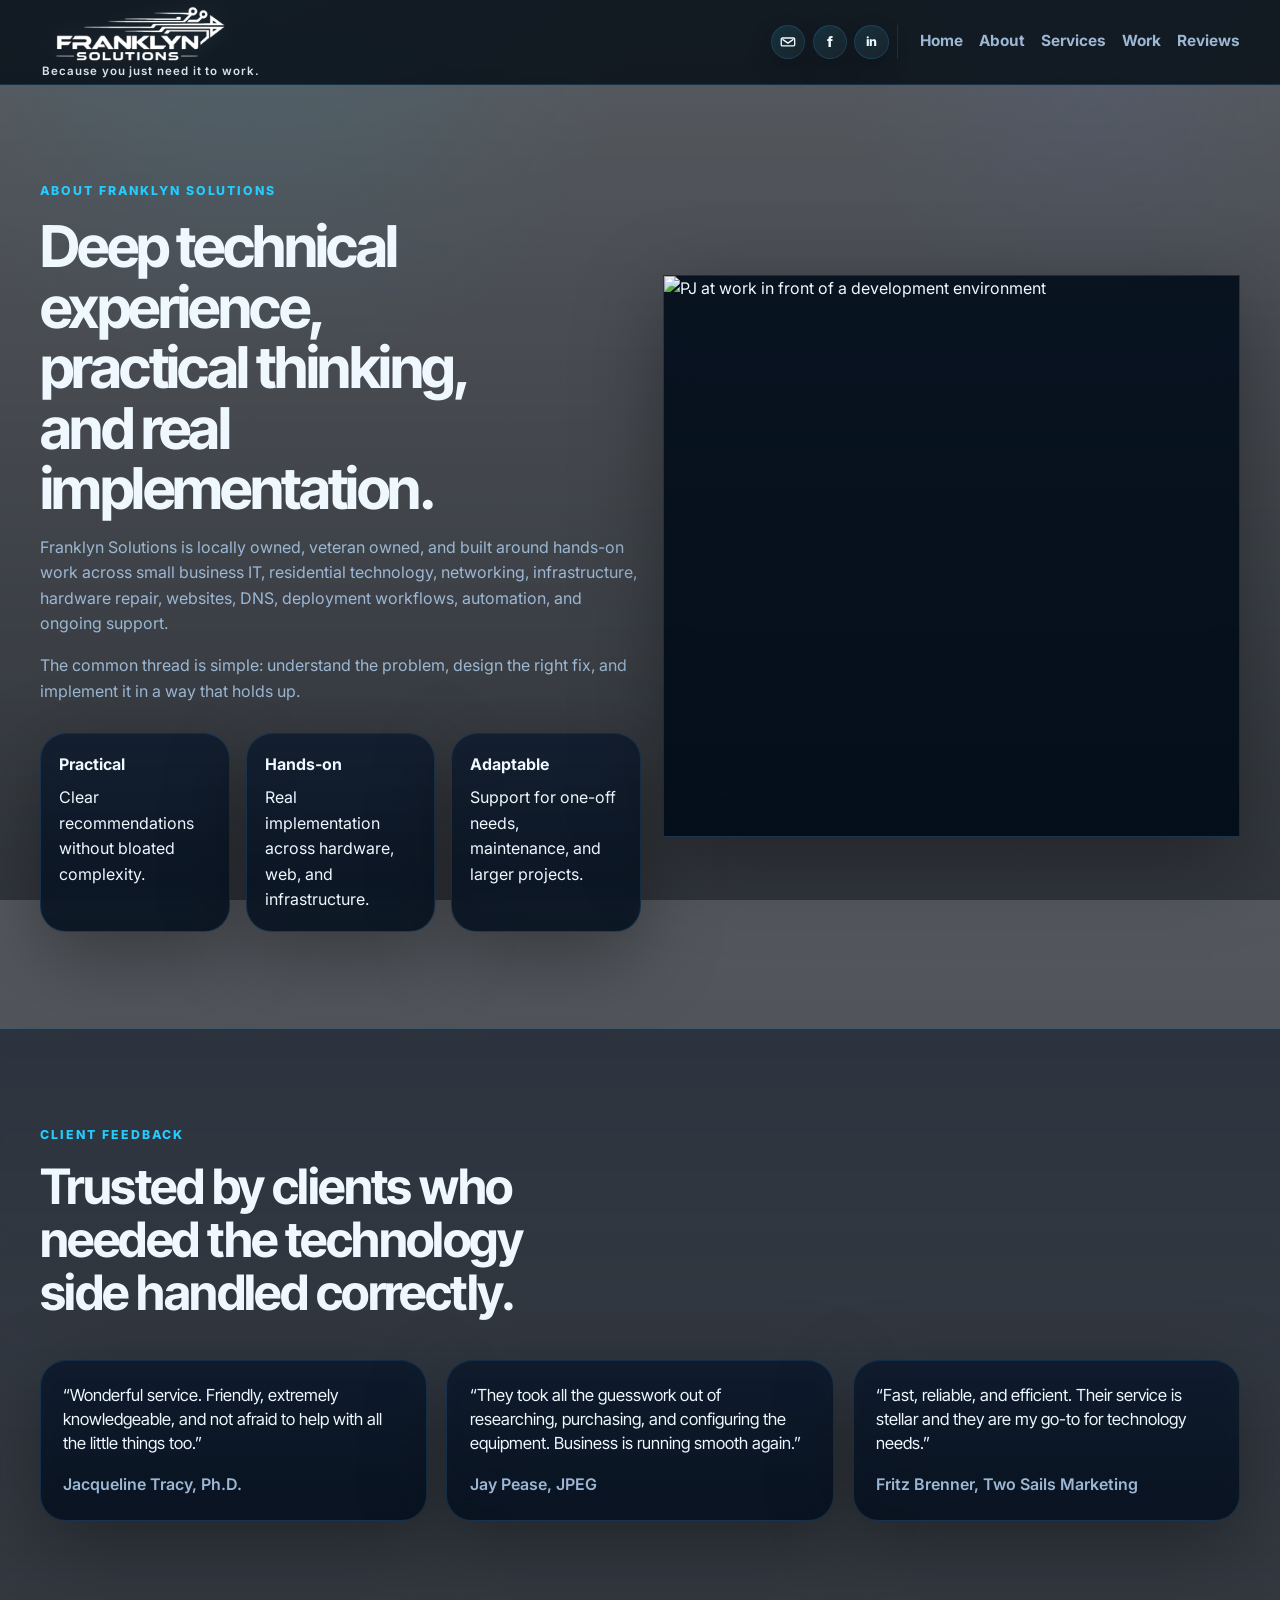
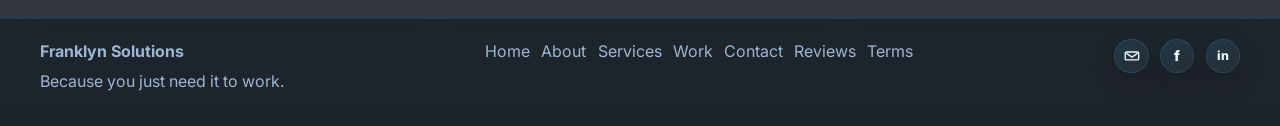
==== about.html @ 30a7409b "Add files via upload" ====
<!DOCTYPE html>
<html lang="en">
<head>
  <meta charset="UTF-8" />
  <meta name="viewport" content="width=device-width, initial-scale=1.0" />
  <meta name="description" content="Franklyn Solutions delivers practical IT support, infrastructure, networking, websites, cloud setup, automation, repair, and technology consulting for homes and businesses." />
  <title>About | Franklyn Solutions</title>
  <link rel="preconnect" href="https://fonts.googleapis.com">
  <link rel="preconnect" href="https://fonts.gstatic.com" crossorigin>
  <link href="https://fonts.googleapis.com/css2?family=Inter:wght@400;500;600;700;800;900&family=Inter+Tight:wght@600;700;800;900&display=swap" rel="stylesheet">
  <link rel="icon" type="image/svg+xml" href="assets/favicon.svg" />
  <link rel="icon" media="(prefers-color-scheme: dark)" type="image/png" href="assets/favicon-white.png" />
  <link rel="icon" media="(prefers-color-scheme: light)" type="image/png" href="assets/favicon-black.png" />
  <link rel="stylesheet" href="styles.css" />
</head>
<body>
  <div class="site-overlay"></div>
  <div class="bg-grid"></div>
  <header class="topbar">
    <div class="container nav-wrap">
      <a class="brand" href="index.html" aria-label="Franklyn Solutions home">
        <img src="assets/brand-header.png" alt="Franklyn Solutions logo" />
        <span class="brand-tagline">Because you just need it to work.</span>
      </a>
      <button class="menu-toggle" aria-expanded="false" aria-controls="site-nav" aria-label="Toggle navigation">
        <span></span><span></span><span></span>
      </button>
      <nav id="site-nav" class="site-nav">
        <span class="nav-social nav-social-primary" aria-label="Quick links">
          <a class="social-icon social-icon-email" href="contact.html" aria-label="Contact Franklyn Solutions">
            <svg viewBox="0 0 24 24" aria-hidden="true"><path d="M4.5 6.75h15a1.5 1.5 0 0 1 1.5 1.5v7.5a1.5 1.5 0 0 1-1.5 1.5h-15a1.5 1.5 0 0 1-1.5-1.5v-7.5a1.5 1.5 0 0 1 1.5-1.5Zm.75 2.1 6.75 4.65 6.75-4.65" fill="none" stroke="currentColor" stroke-width="1.8" stroke-linecap="round" stroke-linejoin="round"/></svg>
          </a>
          <a class="social-icon" href="https://www.facebook.com/FranklynSolutions" target="_blank" rel="noopener" aria-label="Franklyn Solutions on Facebook">f</a>
          <a class="social-icon social-icon-linkedin" href="https://www.linkedin.com/company/franklynsolutions" target="_blank" rel="noopener" aria-label="Franklyn Solutions on LinkedIn">in</a>
        </span>
        <a href="index.html">Home</a>
        <a href="about.html">About</a>
        <a href="services.html">Services</a>
        <a href="work.html">Work</a>
        <a href="https://franklynsolutions.com/review" target="_blank" rel="noopener">Reviews</a>
      </nav>
    </div>
  </header>
  <main>
    <section class="section page-hero"><div class="container about-grid"><div class="about-copy reveal"><p class="eyebrow">About Franklyn Solutions</p><h1>Deep technical experience, practical thinking, and real implementation.</h1><p>Franklyn Solutions is locally owned, veteran owned, and built around hands-on work across small business IT, residential technology, networking, infrastructure, hardware repair, websites, DNS, deployment workflows, automation, and ongoing support.</p><p>The common thread is simple: understand the problem, design the right fix, and implement it in a way that holds up.</p><div class="about-points"><article class="point glass"><strong>Practical</strong><span>Clear recommendations without bloated complexity.</span></article><article class="point glass"><strong>Hands-on</strong><span>Real implementation across hardware, web, and infrastructure.</span></article><article class="point glass"><strong>Adaptable</strong><span>Support for one-off needs, maintenance, and larger projects.</span></article></div></div><div class="about-visual reveal delay-1"><div class="about-stack glass"><img src="assets/about-pj-hoodie.jpg" alt="PJ at work in front of a development environment" /></div></div></div></section>
    <section class="section section-alt"><div class="container"><div class="section-heading reveal"><p class="eyebrow">Client feedback</p><h2>Trusted by clients who needed the technology side handled correctly.</h2></div><div class="testimonial-grid"><article class="quote glass reveal"><p>“Wonderful service. Friendly, extremely knowledgeable, and not afraid to help with all the little things too.”</p><span>Jacqueline Tracy, Ph.D.</span></article><article class="quote glass reveal delay-1"><p>“They took all the guesswork out of researching, purchasing, and configuring the equipment. Business is running smooth again.”</p><span>Jay Pease, JPEG</span></article><article class="quote glass reveal delay-2"><p>“Fast, reliable, and efficient. Their service is stellar and they are my go-to for technology needs.”</p><span>Fritz Brenner, Two Sails Marketing</span></article></div></div></section>
  </main>
  <footer class="footer">
    <div class="container footer-wrap footer-wrap-enhanced">
      <div>
        <strong>Franklyn Solutions</strong>
        <span>Because you just need it to work.</span>
      </div>
      <nav class="footer-links" aria-label="Footer navigation">
        <a href="index.html">Home</a>
        <a href="about.html">About</a>
        <a href="services.html">Services</a>
        <a href="work.html">Work</a>
        <a href="contact.html">Contact</a>
        <a href="https://franklynsolutions.com/review" target="_blank" rel="noopener">Reviews</a>
        <a href="terms.html">Terms</a>
      </nav>
      <div class="social-links" aria-label="Social links">
        <a class="social-icon social-icon-email" href="contact.html" aria-label="Contact Franklyn Solutions">
          <svg viewBox="0 0 24 24" aria-hidden="true"><path d="M4.5 6.75h15a1.5 1.5 0 0 1 1.5 1.5v7.5a1.5 1.5 0 0 1-1.5 1.5h-15a1.5 1.5 0 0 1-1.5-1.5v-7.5a1.5 1.5 0 0 1 1.5-1.5Zm.75 2.1 6.75 4.65 6.75-4.65" fill="none" stroke="currentColor" stroke-width="1.8" stroke-linecap="round" stroke-linejoin="round"/></svg>
        </a>
        <a class="social-icon" href="https://www.facebook.com/FranklynSolutions" target="_blank" rel="noopener" aria-label="Franklyn Solutions on Facebook">f</a>
        <a class="social-icon social-icon-linkedin" href="https://www.linkedin.com/company/franklynsolutions" target="_blank" rel="noopener" aria-label="Franklyn Solutions on LinkedIn">in</a>
      </div>
    </div>
  </footer>
  <script src="script.js"></script>
</body>
</html>
---- styles.css ----
:root {
  --bg: #020813;
  --bg-2: #071427;
  --bg-3: #0b1f39;
  --panel: rgba(7, 20, 39, 0.72);
  --panel-strong: rgba(8, 19, 35, 0.92);
  --text: #eff7ff;
  --muted: #9cb7d4;
  --line: rgba(66, 171, 255, 0.16);
  --line-strong: rgba(79, 198, 255, 0.30);
  --accent: #25ccff;
  --accent-2: #4b7dff;
  --shadow: 0 24px 80px rgba(0,0,0,0.35);
  --radius: 26px;
  --max: 1200px;
  --header-h: 60px;
}

* { box-sizing: border-box; }
html {
  scroll-behavior: smooth;
  scroll-padding-top: calc(var(--header-h) + 18px);
}
body {
  margin: 0;
  font-family: 'Inter', system-ui, sans-serif;
  background:
    linear-gradient(180deg, rgba(2,7,16,0.58), rgba(2,8,16,0.76)),
    url('assets/site-bg.png') center center / cover fixed no-repeat;
  color: var(--text);
  line-height: 1.6;
}
.site-overlay {
  position: fixed;
  inset: 0;
  pointer-events: none;
  background:
    radial-gradient(circle at 20% 0%, rgba(37, 204, 255, 0.08), transparent 28%),
    radial-gradient(circle at 85% 10%, rgba(75, 125, 255, 0.06), transparent 18%),
    linear-gradient(180deg, rgba(1,6,12,0.18), rgba(1,6,12,0.42));
}
img { max-width: 100%; display: block; }
a { color: inherit; text-decoration: none; }
h1, h2, h3, p { margin-top: 0; }
main, section[id] { scroll-margin-top: calc(var(--header-h) + 18px); }
.container { width: min(calc(100% - 2rem), var(--max)); margin: 0 auto; }
.section { padding: 6rem 0; position: relative; }
.section-alt {
  background: linear-gradient(180deg, rgba(8, 19, 35, 0.50), rgba(4, 12, 22, 0.22));
  border-top: 1px solid var(--line);
  border-bottom: 1px solid var(--line);
  backdrop-filter: blur(2px);
}
.bg-grid { display: none; }
.glass {
  background: linear-gradient(180deg, rgba(10, 23, 43, 0.78), rgba(6, 17, 31, 0.90));
  border: 1px solid var(--line);
  box-shadow: var(--shadow);
  backdrop-filter: blur(12px);
}
.topbar {
  position: sticky;
  top: 0;
  z-index: 50;
  background: rgba(2, 10, 19, 0.80);
  border-bottom: 1px solid var(--line);
  backdrop-filter: blur(16px);
}
.nav-wrap {
  min-height: 58px;
  display: flex;
  align-items: center;
  justify-content: space-between;
  gap: 1rem;
  padding: 0.35rem 0;
}
.brand {
  display: inline-flex;
  flex-direction: column;
  align-items: flex-start;
  justify-content: center;
  gap: 0.12rem;
  min-width: 0;
  flex: 0 0 auto;
}
.brand img {
  width: clamp(150px, 15vw, 220px);
  height: auto;
  object-fit: contain;
  flex: 0 0 auto;
  filter: drop-shadow(0 0 12px rgba(255, 255, 255, 0.10));
}

.brand-tagline {
  font-size: 0.72rem;
  line-height: 1.15;
  letter-spacing: 0.08em;
  text-transform: none;
  color: rgba(239, 247, 255, 0.9);
  font-weight: 600;
  margin-left: 0.15rem;
  text-shadow: 0 0 10px rgba(255,255,255,0.08);
}

.site-nav {
  display: flex;
  gap: 1rem;
  align-items: center;
  flex-wrap: wrap;
  justify-content: flex-end;
}
.site-nav a { color: var(--muted); font-weight: 700; font-size: 0.96rem; }
.site-nav a:hover { color: var(--text); }
.nav-cta {
  padding: 0.72rem 1rem;
  border-radius: 999px;
  border: 1px solid var(--line-strong);
  color: var(--text) !important;
  background: rgba(37, 204, 255, 0.08);
}
.menu-toggle { display: none; background: transparent; border: 0; padding: 0; }
.menu-toggle span { display: block; width: 24px; height: 2px; margin: 5px 0; background: var(--text); }

.eyebrow {
  margin: 0 0 1rem;
  text-transform: uppercase;
  letter-spacing: .16em;
  font-size: .77rem;
  color: var(--accent);
  font-weight: 800;
}
.section-heading { max-width: 860px; margin-bottom: 2.5rem; }
.section-heading h2,
.hero-copy h1,
.pillar h3,
.project-copy h3,
.card-copy h3,
.snapshot-copy h3,
.system-card h3,
.quote p,
.contact-panel h2 {
  font-family: 'Inter Tight', 'Inter', sans-serif;
}
.hero-copy h1 {
  font-size: clamp(2.7rem, 5.2vw, 4.4rem);
  line-height: 1.04;
  letter-spacing: -0.05em;
  font-weight: 900;
  max-width: 11.5ch;
}

.section-heading h2,
.contact-panel h2 {
  font-size: clamp(2rem, 4vw, 3.05rem);
  line-height: 1.08;
  letter-spacing: -0.032em;
  max-width: 19ch;
}
p { color: var(--muted); }
.hero {
  padding-top: 3.5rem;
  overflow: hidden;
}
.hero-copy { position: relative; z-index: 2; }
.hero-copy h1, .section-heading h2 { text-wrap: balance; }
.hero-copy h1 { text-shadow: 0 10px 35px rgba(0,0,0,.28); }
.hero::before {
  content: '';
  position: absolute;
  inset: 0;
  background:
    linear-gradient(90deg, rgba(1,7,13,.72), rgba(1,7,13,.46)),
    radial-gradient(circle at 82% 18%, rgba(37,204,255,0.10), transparent 24%);
  pointer-events: none;
}
.hero-grid {
  position: relative;
  display: grid;
  grid-template-columns: 1.02fr .98fr;
  gap: 2rem;
  align-items: center;
}
.hero-text { max-width: 64ch; font-size: 1.05rem; }
.hero-actions {
  display: flex;
  gap: .9rem;
  flex-wrap: wrap;
  margin: 1.7rem 0 1rem;
}
.btn {
  display: inline-flex;
  justify-content: center;
  align-items: center;
  min-height: 52px;
  padding: .9rem 1.25rem;
  border-radius: 999px;
  font-weight: 800;
  transition: transform .22s ease, box-shadow .22s ease;
}
.btn:hover { transform: translateY(-2px); }
.btn-primary {
  color: #04111b;
  background: linear-gradient(135deg, var(--accent), #9ae5ff);
  box-shadow: 0 0 28px rgba(37, 204, 255, 0.28);
}
.btn-secondary {
  color: var(--text);
  border: 1px solid var(--line-strong);
  background: rgba(37, 204, 255, 0.08);
}
.hero-badges {
  display: flex;
  flex-wrap: wrap;
  gap: 0.7rem;
  margin-bottom: 1.35rem;
}
.info-pill {
  display: inline-flex;
  align-items: center;
  min-height: 36px;
  padding: 0.45rem 0.8rem;
  border-radius: 999px;
  border: 1px solid var(--line);
  background: rgba(4, 14, 25, 0.62);
  color: var(--text);
  font-size: 0.88rem;
  font-weight: 700;
}
.hero-points {
  list-style: none;
  padding: 0;
  margin: 2rem 0 0;
  display: grid;
  gap: .8rem;
}
.hero-points li {
  color: var(--text);
  padding-left: 1.4rem;
  position: relative;
}
.hero-points li::before {
  content: '';
  position: absolute;
  left: 0;
  top: .68rem;
  width: 8px;
  height: 8px;
  border-radius: 50%;
  background: var(--accent);
  box-shadow: 0 0 16px rgba(37, 204, 255, .45);
}
.hero-panel {
  padding: 1rem;
  border-radius: var(--radius);
}
.hero-image-frame {
  overflow: hidden;
  border-radius: 22px;
  aspect-ratio: 5 / 4;
  border: 1px solid var(--line);
  background: rgba(5, 16, 29, 0.72);
  margin-bottom: 1rem;
}
.hero-image-frame img {
  width: 100%;
  height: 100%;
  object-fit: cover;
}
.hero-stack { display: grid; gap: 1rem; }
.metric-card {
  border-radius: 22px;
  padding: 1.25rem;
  background: rgba(5, 16, 29, 0.78);
  border: 1px solid var(--line);
}
.metric-card span {
  display: block;
  color: var(--muted);
  margin-bottom: .4rem;
  text-transform: uppercase;
  letter-spacing: .12em;
  font-size: .76rem;
}
.metric-card strong { font-size: 1.14rem; }
.hero-mini-grid {
  display: grid;
  grid-template-columns: repeat(2, minmax(0,1fr));
  gap: .9rem;
}
.hero-mini-grid div,
.point,
.quote,
.pillar,
.gallery-card,
.service-card,
.project-feature,
.snapshot-card,
.contact-panel,
.system-card,
.project-brief {
  border-radius: var(--radius);
}
.hero-mini-grid div {
  padding: 1rem;
  border: 1px solid var(--line);
  background: rgba(5, 16, 29, 0.68);
}
.hero-mini-grid b { display: block; margin-bottom: .35rem; }
.hero-mini-grid small { color: var(--muted); }

.service-grid,
.testimonial-grid,
.snapshot-grid {
  display: grid;
  grid-template-columns: repeat(3, minmax(0, 1fr));
  gap: 1.2rem;
}
.service-card,
.snapshot-card,
.project-feature { overflow: hidden; }
.service-card img,
.snapshot-card img { aspect-ratio: 16 / 10; object-fit: cover; width: 100%; }
.service-card img { filter: saturate(0.98) contrast(1.03); }
.card-copy,
.snapshot-copy { padding: 1.2rem 1.2rem 1.4rem; }
.card-kicker {
  margin-bottom: .7rem;
  color: var(--accent);
  text-transform: uppercase;
  letter-spacing: .12em;
  font-size: .74rem;
  font-weight: 800;
}
.snapshot-copy h3,
.card-copy h3,
.project-copy h3,
.pillar h3,
.point strong,
.system-card h3,
.project-brief h3 { color: var(--text); }

.service-grid-4,
.pillars-grid-4,
.system-grid {
  display: grid;
  grid-template-columns: repeat(4, minmax(0, 1fr));
  gap: 1.2rem;
}
.system-card { padding: 1.35rem; }
.system-card ul,
.pillar ul {
  margin: 1rem 0 0;
  padding-left: 1.1rem;
  color: var(--muted);
}
.system-card li + li,
.pillar li + li { margin-top: 0.55rem; }

.pillars-grid { display: grid; grid-template-columns: repeat(3, minmax(0,1fr)); gap: 1.2rem; }
.pillar { padding: 1.4rem; }

.projects-grid { display: grid; grid-template-columns: .9fr 1.1fr; gap: 1.2rem; align-items: start; }
.projects-grid-wide { grid-template-columns: 1.05fr 0.95fr; }
.project-feature img { aspect-ratio: 4 / 5; object-fit: contain; object-position: center; width: 100%; background: rgba(4,14,25,.7); }
.project-copy { padding: 1.3rem; }
.project-card-stack { display: grid; gap: 1rem; }
.project-brief { padding: 1.3rem; }

.gallery-grid { display: grid; grid-template-columns: repeat(3, minmax(0,1fr)); gap: 1rem; }
.gallery-grid-projects { margin-top: 1rem; grid-template-columns: repeat(4, minmax(0,1fr)); }
.gallery-card { overflow: hidden; }
.gallery-card img {
  width: 100%;
  height: 100%;
  aspect-ratio: 1 / 1;
  object-fit: cover;
  object-position: center;
  transition: transform .35s ease;
}
.gallery-card:hover img,
.service-card:hover img,
.project-feature:hover img,
.snapshot-card:hover img,
.about-stack:hover > img:first-child,
.hero-image-frame:hover img { transform: scale(1.03); }

.about-grid {
  display: grid;
  grid-template-columns: 1.02fr .98fr;
  gap: 1.4rem;
  align-items: center;
}
.about-points {
  display: grid;
  grid-template-columns: repeat(3, minmax(0,1fr));
  gap: 1rem;
  margin-top: 1.8rem;
}
.point { padding: 1.15rem; }
.point strong { display: block; margin-bottom: .45rem; }
.about-stack {
  position: relative;
  overflow: hidden;
  min-height: 560px;
}
.about-stack > img:first-child {
  width: 100%;
  height: 100%;
  min-height: 560px;
  object-fit: contain;
  object-position: center;
  background: rgba(4,14,25,.7);
  transition: transform .35s ease;
}

.quote { padding: 1.4rem; }
.quote p {
  color: var(--text);
  font-size: 1.04rem;
  line-height: 1.45;
}
.quote span { color: var(--muted); font-weight: 600; }

.contact-section { padding-top: 2rem; padding-bottom: 4.5rem; }
.contact-panel {
  padding: 1.5rem;
  display: grid;
  grid-template-columns: 1.25fr .75fr;
  gap: 1rem;
  align-items: center;
}
.contact-meta {
  display: grid;
  gap: .8rem;
  justify-items: start;
}
.contact-meta a,
.contact-meta span {
  padding: .9rem 1rem;
  width: 100%;
  border-radius: 18px;
  background: rgba(4, 14, 25, 0.75);
  border: 1px solid var(--line);
}
.footer {
  border-top: 1px solid var(--line);
  padding: 1.25rem 0 2rem;
  background: rgba(2,10,19,0.55);
}
.footer-wrap {
  display: flex;
  justify-content: space-between;
  gap: 1rem;
  color: var(--muted);
  flex-wrap: wrap;
}
.footer a { color: var(--text); }

.reveal {
  opacity: 0;
  transform: translateY(16px);
  transition: opacity .55s ease, transform .55s ease;
}
.reveal.visible {
  opacity: 1;
  transform: translateY(0);
}
.delay-1 { transition-delay: .08s; }
.delay-2 { transition-delay: .16s; }
.delay-3 { transition-delay: .24s; }

@media (max-width: 1100px) {
  .site-nav { gap: 0.75rem; }
  .site-nav a { font-size: 0.9rem; }
  .service-grid-4, .pillars-grid-4, .system-grid, .gallery-grid-projects { grid-template-columns: repeat(2, minmax(0,1fr)); }
}

@media (max-width: 980px) {
  :root { --header-h: 52px; }
  .hero-grid,
  .projects-grid,
  .about-grid,
  .contact-panel,
  .service-grid,
  .service-grid-4,
  .system-grid,
  .pillars-grid,
  .pillars-grid-4,
  .testimonial-grid,
  .about-points,
  .snapshot-grid,
  .gallery-grid-projects,
  .project-card-stack {
    grid-template-columns: 1fr;
  }
  .gallery-grid { grid-template-columns: repeat(2, minmax(0,1fr)); }
  .hero-copy h1 { max-width: 14ch; }
  .about-stack,
  .about-stack > img:first-child { min-height: 420px; }
}

@media (max-width: 760px) {
  :root { --header-h: 54px; }
  .menu-toggle { display: block; flex: 0 0 auto; }
  .site-nav {
    position: absolute;
    top: calc(100% + 1px);
    left: 0;
    right: 0;
    background: rgba(2, 10, 19, 0.96);
    border-bottom: 1px solid var(--line);
    padding: 1rem;
    display: none;
    flex-direction: column;
    align-items: flex-start;
    gap: 0.9rem;
  }
  .site-nav.open { display: flex; }
  .hero-mini-grid,
  .gallery-grid { grid-template-columns: 1fr; }
  .section { padding: 4.75rem 0; }
  .brand img {
    width: 126px;
    height: auto;
    flex-basis: auto;
  }
  .brand-tagline {
    font-size: 0.58rem;
    letter-spacing: 0.05em;
  }
  .hero { padding-top: 3.5rem; }
}

@media (max-width: 520px) {
  :root { --header-h: 56px; }
  .container { width: min(calc(100% - 1.25rem), var(--max)); }
  .nav-wrap { padding: 0.2rem 0; }
  .hero-copy h1 { font-size: clamp(2.1rem, 11vw, 3rem); }
  .btn { width: 100%; }
  .hero-actions { flex-direction: column; }
}

@media (max-width: 720px) {
  .brand img { width: 118px; }
  .brand-tagline { font-size: 0.56rem; }
  .hero-copy h1 { font-size: clamp(2.5rem, 12vw, 4rem); }
}


/* Multi-page polish */
.site-nav .nav-social {
  display: inline-flex;
  gap: 0.45rem;
  align-items: center;
}
.nav-social-primary {
  margin-right: 0.35rem;
  padding-right: 0.55rem;
  border-right: 1px solid var(--line);
}
.site-nav .nav-social a.social-icon,
.social-links a.social-icon {
  width: 2.15rem;
  height: 2.15rem;
  display: inline-flex;
  align-items: center;
  justify-content: center;
  border: 1px solid var(--line);
  background: linear-gradient(135deg, rgba(37, 204, 255, 0.13), rgba(255, 255, 255, 0.045));
  color: var(--text);
  border-radius: 999px;
  padding: 0;
  font-size: 0.9rem;
  font-weight: 800;
  line-height: 1;
  box-shadow: 0 10px 24px rgba(0, 0, 0, 0.18);
}
.social-icon svg {
  width: 1.12rem;
  height: 1.12rem;
}
.social-icon-email {
  font-size: 0.95rem !important;
}
.social-icon-linkedin {
  font-size: 0.78rem !important;
  letter-spacing: -0.04em;
}
.page-hero h1,
.contact-panel h1,
.about-copy h1 {
  font-family: 'Inter Tight', 'Inter', sans-serif;
  font-size: clamp(2.35rem, 4.5vw, 4rem);
  line-height: 1.05;
  letter-spacing: -0.045em;
  max-width: 13ch;
  margin: 0 0 1rem;
}
.page-hero .section-heading { margin-bottom: 0; }
.split-grid {
  display: grid;
  grid-template-columns: 0.95fr 1.05fr;
  gap: 1.4rem;
  align-items: start;
}
.quick-card-grid {
  display: grid;
  grid-template-columns: repeat(3, minmax(0, 1fr));
  gap: 1rem;
}
.quick-card {
  display: block;
  border-radius: var(--radius);
  padding: 1.25rem;
}
.quick-card span {
  color: var(--accent);
  font-weight: 900;
  letter-spacing: 0.1em;
}
.quick-card h3 {
  font-family: 'Inter Tight', 'Inter', sans-serif;
  margin: 0.75rem 0 0.5rem;
  color: var(--text);
}
.terms-grid {
  display: grid;
  grid-template-columns: repeat(2, minmax(0, 1fr));
  gap: 1rem;
}
.term-card {
  border-radius: var(--radius);
  padding: 1.35rem;
}
.term-card h2 {
  font-family: 'Inter Tight', 'Inter', sans-serif;
  color: var(--text);
  font-size: 1.15rem;
  line-height: 1.25;
  margin-bottom: 0.65rem;
}
.footer-wrap-enhanced {
  align-items: flex-start;
}
.footer-wrap-enhanced > div:first-child {
  display: grid;
  gap: .25rem;
}
.footer-links,
.social-links {
  display: flex;
  gap: .7rem;
  flex-wrap: wrap;
}
.footer-links a { color: var(--muted); }
.footer-links a:hover,
.social-links a:hover,
.site-nav .nav-social a:hover { color: var(--text); border-color: var(--line-strong); }
.social-links a.social-icon:hover,
.site-nav .nav-social a.social-icon:hover { transform: translateY(-1px); }
@media (max-width: 1100px) {
  .site-nav .nav-social { width: auto; justify-content: flex-end; }
}
@media (max-width: 980px) {
  .split-grid,
  .quick-card-grid,
  .terms-grid { grid-template-columns: 1fr; }
  .page-hero h1,
  .contact-panel h1,
  .about-copy h1 { max-width: 16ch; }
}
@media (max-width: 760px) {
  .site-nav .nav-social { justify-content: flex-start; }
}


/* Featured project polish */
.project-spotlight-section {
  padding-top: 0;
}
.project-spotlight {
  border-radius: var(--radius);
  padding: clamp(1.35rem, 3vw, 2.35rem);
  display: grid;
  grid-template-columns: 1.35fr 0.65fr;
  gap: 1.4rem;
  align-items: center;
  overflow: hidden;
  position: relative;
}
.project-spotlight::before {
  content: '';
  position: absolute;
  inset: 0;
  background: radial-gradient(circle at 88% 18%, rgba(37,204,255,0.16), transparent 30%);
  pointer-events: none;
}
.spotlight-copy,
.spotlight-points { position: relative; z-index: 1; }
.spotlight-copy h2 {
  font-family: 'Inter Tight', 'Inter', sans-serif;
  font-size: clamp(2rem, 4vw, 3.1rem);
  line-height: 1.05;
  letter-spacing: -0.04em;
  margin-bottom: 1rem;
}
.spotlight-actions {
  display: flex;
  flex-wrap: wrap;
  gap: .85rem;
  margin-top: 1.25rem;
}
.spotlight-points {
  display: grid;
  gap: .7rem;
}
.spotlight-points span {
  border: 1px solid var(--line);
  background: rgba(37,204,255,0.08);
  border-radius: 999px;
  padding: .75rem .95rem;
  color: var(--text);
  font-weight: 800;
  font-size: .92rem;
}
@media (max-width: 1100px) {
  .site-nav { gap: .78rem; }
  .nav-social-primary { margin-right: 0.1rem; padding-right: 0.4rem; }
}
@media (max-width: 980px) {
  .project-spotlight { grid-template-columns: 1fr; }
}
@media (max-width: 760px) {
  .nav-social-primary { border-right: 0; padding-right: 0; margin-right: 0; }
}
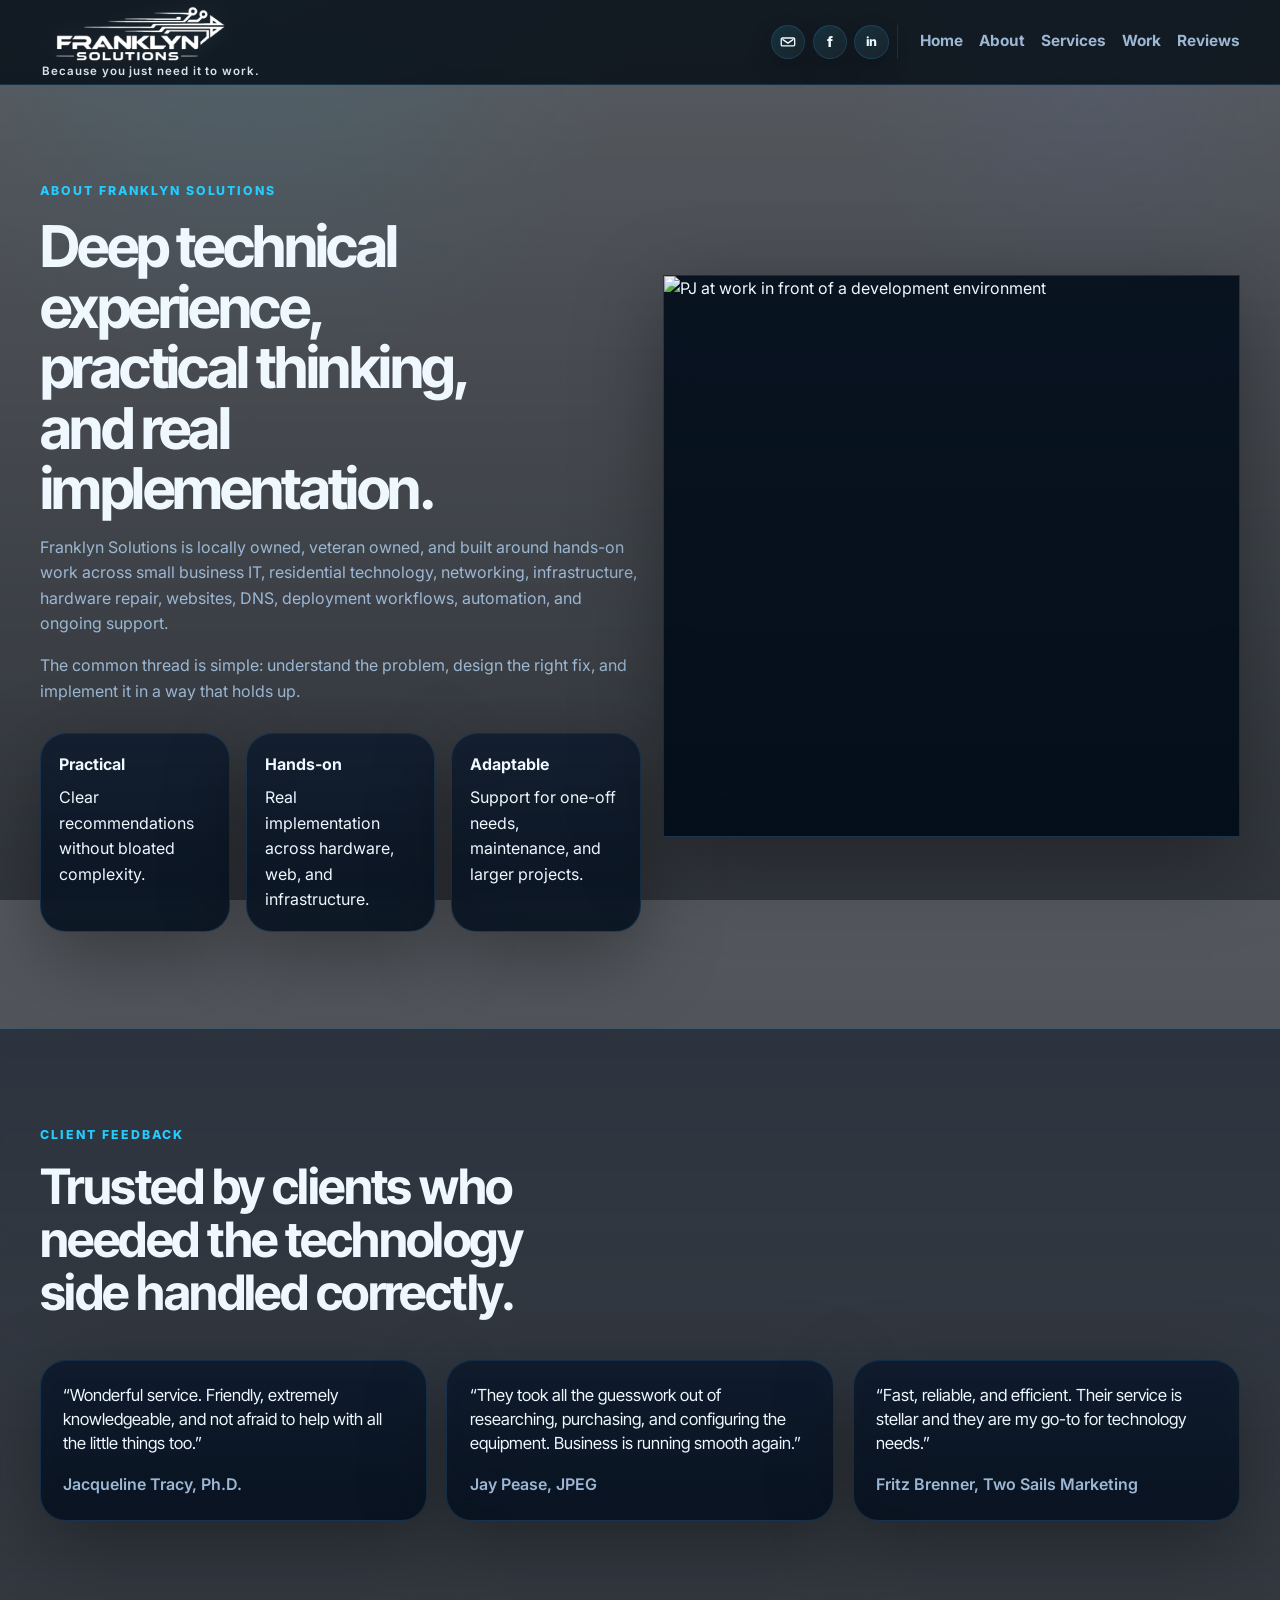
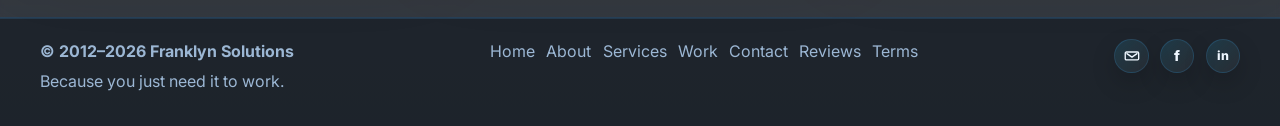
==== commit 65976c1d: "Add files via upload" ====
--- a/about.html
+++ b/about.html
@@ -48,7 +48,7 @@
   <footer class="footer">
     <div class="container footer-wrap footer-wrap-enhanced">
       <div>
-        <strong>Franklyn Solutions</strong>
+        <strong>© 2012–2026 Franklyn Solutions</strong>
         <span>Because you just need it to work.</span>
       </div>
       <nav class="footer-links" aria-label="Footer navigation">
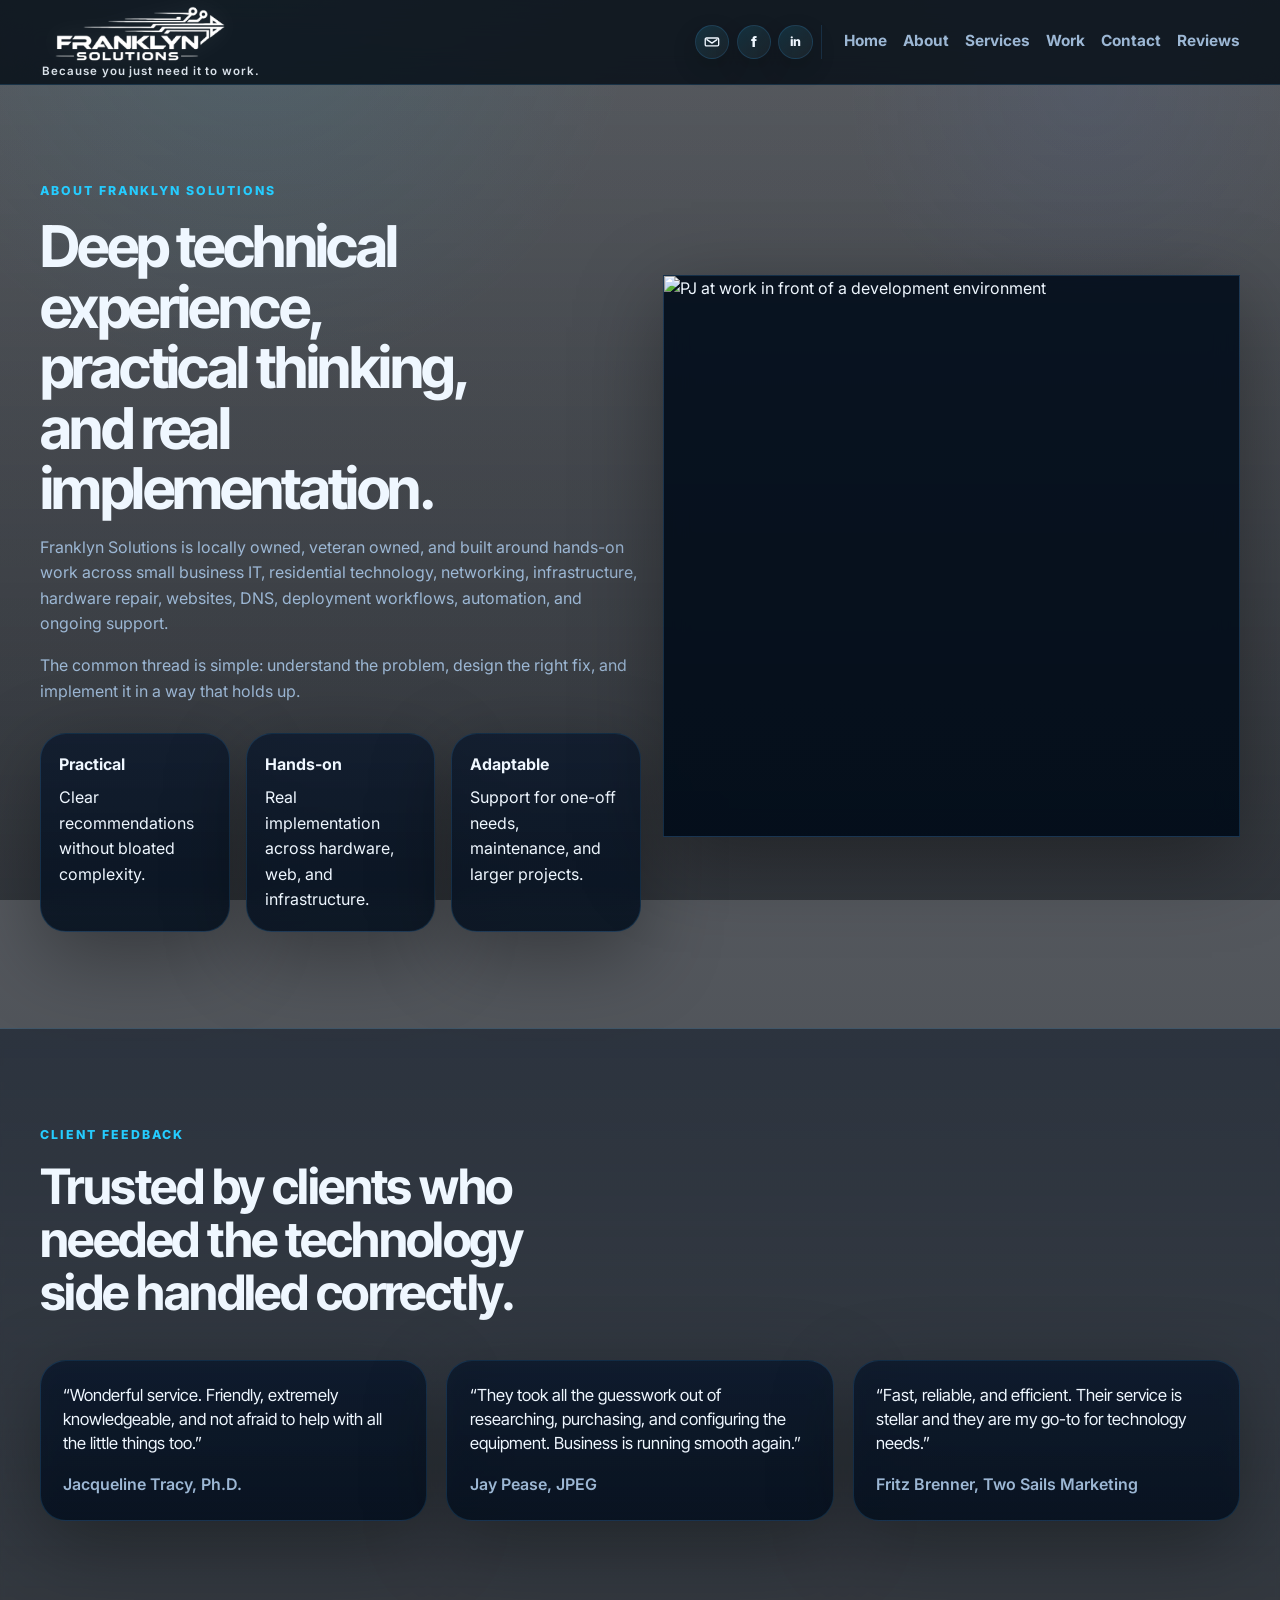
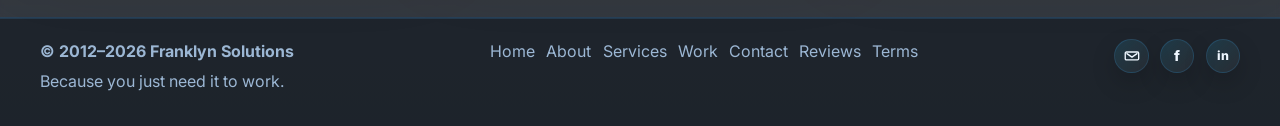
==== commit e40c4d37: "Add files via upload" ====
--- a/about.html
+++ b/about.html
@@ -37,6 +37,7 @@
         <a href="about.html">About</a>
         <a href="services.html">Services</a>
         <a href="work.html">Work</a>
+        <a href="contact.html">Contact</a>
         <a href="https://franklynsolutions.com/review" target="_blank" rel="noopener">Reviews</a>
       </nav>
     </div>
--- a/styles.css
+++ b/styles.css
@@ -143,11 +143,11 @@
   font-family: 'Inter Tight', 'Inter', sans-serif;
 }
 .hero-copy h1 {
-  font-size: clamp(2.7rem, 5.2vw, 4.4rem);
-  line-height: 1.04;
-  letter-spacing: -0.05em;
-  font-weight: 900;
-  max-width: 11.5ch;
+  font-size: clamp(2.35rem, 4.5vw, 4rem);
+  line-height: 1.05;
+  letter-spacing: -0.045em;
+  font-weight: 700;
+  max-width: 13ch;
 }
 
 .section-heading h2,
@@ -495,7 +495,7 @@
     grid-template-columns: 1fr;
   }
   .gallery-grid { grid-template-columns: repeat(2, minmax(0,1fr)); }
-  .hero-copy h1 { max-width: 14ch; }
+  .hero-copy h1 { max-width: 16ch; }
   .about-stack,
   .about-stack > img:first-child { min-height: 420px; }
 }
@@ -536,7 +536,7 @@
   :root { --header-h: 56px; }
   .container { width: min(calc(100% - 1.25rem), var(--max)); }
   .nav-wrap { padding: 0.2rem 0; }
-  .hero-copy h1 { font-size: clamp(2.1rem, 11vw, 3rem); }
+  .hero-copy h1 { font-size: clamp(2.35rem, 4.5vw, 4rem); }
   .btn { width: 100%; }
   .hero-actions { flex-direction: column; }
 }
@@ -544,7 +544,7 @@
 @media (max-width: 720px) {
   .brand img { width: 118px; }
   .brand-tagline { font-size: 0.56rem; }
-  .hero-copy h1 { font-size: clamp(2.5rem, 12vw, 4rem); }
+  .hero-copy h1 { font-size: clamp(2.35rem, 4.5vw, 4rem); }
 }
 
 
@@ -597,7 +597,13 @@
   max-width: 13ch;
   margin: 0 0 1rem;
 }
-.page-hero .section-heading { margin-bottom: 0; }
+.page-hero .section-heading {
+  max-width: var(--max);
+  margin-bottom: 0;
+}
+.page-hero .section-heading > p:not(.eyebrow) {
+  max-width: 64ch;
+}
 .split-grid {
   display: grid;
   grid-template-columns: 0.95fr 1.05fr;
@@ -734,3 +740,145 @@
 @media (max-width: 760px) {
   .nav-social-primary { border-right: 0; padding-right: 0; margin-right: 0; }
 }
+
+/* Contact page neon button layout - scoped so service-page panels keep their original style */
+.contact-page {
+  padding-top: 2rem;
+  padding-bottom: 4.5rem;
+}
+.contact-showcase {
+  display: grid;
+  grid-template-columns: 1.15fr 0.95fr;
+  gap: 3rem;
+  align-items: center;
+  padding: clamp(1.7rem, 3vw, 2.7rem);
+  border-radius: 26px;
+  border-color: rgba(37, 204, 255, 0.38);
+  box-shadow: 0 24px 80px rgba(0,0,0,0.42), inset 0 0 0 1px rgba(37,204,255,0.06);
+}
+.contact-copy h1 {
+  font-family: 'Inter Tight', 'Inter', sans-serif;
+  font-size: clamp(2.25rem, 4.4vw, 4.1rem);
+  line-height: 1.08;
+  letter-spacing: -0.05em;
+  margin-bottom: 1.7rem;
+  max-width: 12.5ch;
+}
+.contact-copy p:not(.eyebrow) {
+  max-width: 68ch;
+}
+.contact-actions {
+  display: grid;
+  gap: 0.68rem;
+}
+.contact-action {
+  position: relative;
+  display: grid;
+  grid-template-columns: 46px minmax(0, 1fr) 34px;
+  align-items: center;
+  gap: 1rem;
+  min-height: 66px;
+  padding: 0.75rem 1rem;
+  border-radius: 12px;
+  color: var(--text);
+  background: linear-gradient(180deg, rgba(4,14,25,0.76), rgba(2,10,19,0.9));
+  border: 1px solid rgba(37,204,255,0.92);
+  box-shadow: 0 0 0 1px rgba(37,204,255,0.12), 0 0 18px rgba(37,204,255,0.22), inset 0 0 18px rgba(37,204,255,0.05);
+  overflow: hidden;
+  transition: transform .2s ease, box-shadow .2s ease, border-color .2s ease;
+}
+.contact-action::after {
+  content: '';
+  position: absolute;
+  top: -2px;
+  right: 7%;
+  width: 12px;
+  height: 12px;
+  border-radius: 999px;
+  background: #fff;
+  box-shadow: 0 0 10px #fff, 0 0 24px rgba(37,204,255,0.95), 0 0 44px rgba(37,204,255,0.55);
+  opacity: 0.9;
+}
+.contact-action:hover {
+  transform: translateY(-2px);
+  border-color: #66dcff;
+  box-shadow: 0 0 0 1px rgba(37,204,255,0.20), 0 0 28px rgba(37,204,255,0.34), inset 0 0 22px rgba(37,204,255,0.08);
+}
+.contact-icon,
+.contact-arrow {
+  color: var(--accent);
+  display: inline-flex;
+  align-items: center;
+  justify-content: center;
+}
+.contact-icon svg,
+.contact-arrow svg {
+  width: 32px;
+  height: 32px;
+  fill: none;
+  stroke: currentColor;
+  stroke-width: 1.8;
+  stroke-linecap: round;
+  stroke-linejoin: round;
+}
+.contact-icon-text {
+  font-size: 2rem;
+  line-height: 1;
+  font-weight: 900;
+  font-family: Arial, sans-serif;
+  text-shadow: 0 0 16px rgba(37,204,255,0.34);
+}
+.contact-icon-in {
+  font-size: 1.75rem;
+  letter-spacing: -0.12em;
+}
+.contact-label {
+  display: block;
+  min-width: 0;
+  color: var(--text);
+  font-weight: 650;
+  font-size: clamp(0.92rem, 1.2vw, 1rem);
+  line-height: 1.25;
+}
+.contact-label small {
+  display: block;
+  color: rgba(239,247,255,0.82);
+  font-size: 0.82rem;
+  font-weight: 500;
+  margin-bottom: 0.12rem;
+}
+.contact-arrow svg {
+  width: 31px;
+  height: 31px;
+  stroke-width: 1.9;
+}
+
+@media (max-width: 980px) {
+  .contact-showcase {
+    grid-template-columns: 1fr;
+    gap: 2rem;
+  }
+  .contact-copy h1 {
+    max-width: 16ch;
+  }
+}
+
+@media (max-width: 520px) {
+  .contact-showcase {
+    padding: 1rem;
+  }
+  .contact-action {
+    grid-template-columns: 38px minmax(0, 1fr) 28px;
+    gap: 0.7rem;
+    min-height: 62px;
+    padding: 0.7rem 0.75rem;
+  }
+  .contact-icon svg,
+  .contact-arrow svg {
+    width: 26px;
+    height: 26px;
+  }
+  .contact-icon-text {
+    font-size: 1.65rem;
+  }
+}
